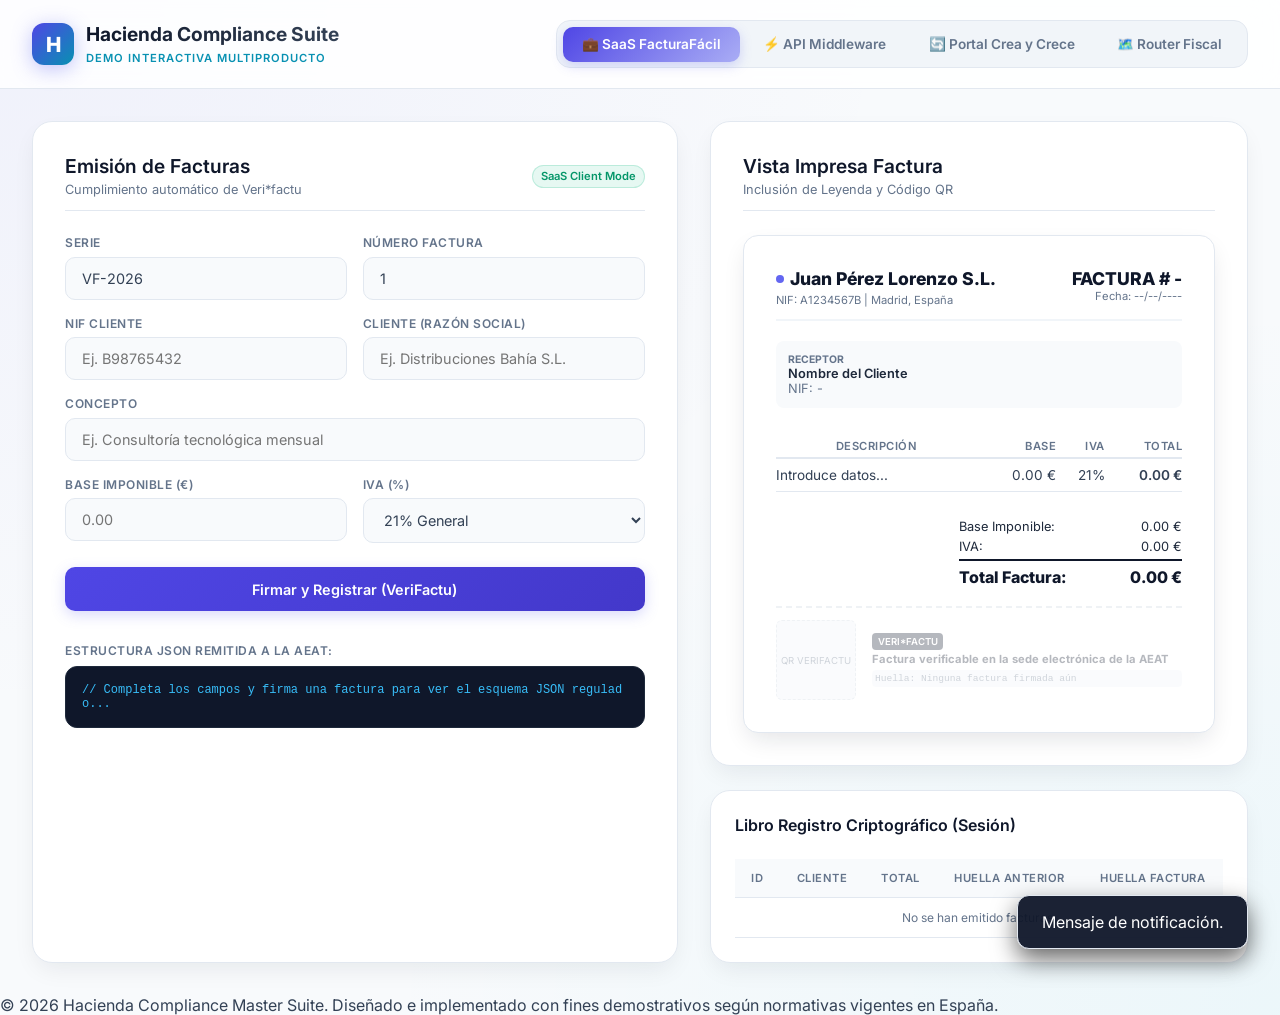
==== apps/compliance-suite/index.html @ 76d4358e "FacturaFácil v1.1 — demo comercial VeriFactu - Datos de demostración 100% sintéticos (cumplimiento R" ====
<!DOCTYPE html>
<html lang="es">
<head>
    <meta charset="UTF-8">
    <meta name="viewport" content="width=device-width, initial-scale=1.0">
    <title>Hacienda Compliance Hub - Demo Suite Multiproducto</title>
    <!-- Google Fonts: Inter -->
    <link rel="preconnect" href="https://fonts.googleapis.com">
    <link rel="preconnect" href="https://fonts.gstatic.com" crossorigin>
    <link href="https://fonts.googleapis.com/css2?family=Inter:wght@300;400;500;600;700;800&display=swap" rel="stylesheet">
    <link rel="stylesheet" href="styles.css">
</head>
<body>

    <header>
        <div class="logo-area">
            <div class="logo-icon">H</div>
            <div class="logo-text">
                <h1>Hacienda Compliance Suite</h1>
                <span>Demo Interactiva Multiproducto</span>
            </div>
        </div>

        <nav class="nav-tabs">
            <button class="nav-tab-btn active" onclick="switchTab('tab-saas')">💼 SaaS FacturaFácil</button>
            <button class="nav-tab-btn" onclick="switchTab('tab-api')">⚡ API Middleware</button>
            <button class="nav-tab-btn" onclick="switchTab('tab-b2b')">🔄 Portal Crea y Crece</button>
            <button class="nav-tab-btn" onclick="switchTab('tab-router')">🗺️ Router Fiscal</button>
        </nav>
    </header>

    <main>

        <!-- ========================================== -->
        <!-- TAB 1: SAAS FACTURAFÁCIL (VERIFACTU)       -->
        <!-- ========================================== -->
        <div id="tab-saas" class="tab-content active">
            <!-- Form Panel -->
            <div class="glass-panel">
                <div class="panel-header">
                    <div>
                        <h2 class="panel-title">Emisión de Facturas</h2>
                        <span class="panel-subtitle">Cumplimiento automático de Veri*factu</span>
                    </div>
                    <span class="badge badge-success">SaaS Client Mode</span>
                </div>

                <form onsubmit="event.preventDefault(); p1_emitirFactura();">
                    <div class="form-grid">
                        <div class="form-group">
                            <label>Serie</label>
                            <input type="text" id="p1-serie" value="VF-2026" required>
                        </div>
                        <div class="form-group">
                            <label>Número Factura</label>
                            <input type="number" id="p1-numero" value="1" readonly required>
                        </div>
                        <div class="form-group">
                            <label>NIF Cliente</label>
                            <input type="text" id="p1-cli-nif" placeholder="Ej. B98765432" required>
                        </div>
                        <div class="form-group">
                            <label>Cliente (Razón Social)</label>
                            <input type="text" id="p1-cli-name" placeholder="Ej. Distribuciones Bahía S.L." required>
                        </div>
                        <div class="form-group full-width">
                            <label>Concepto</label>
                            <input type="text" id="p1-concepto" placeholder="Ej. Consultoría tecnológica mensual" required>
                        </div>
                        <div class="form-group">
                            <label>Base Imponible (€)</label>
                            <input type="number" step="0.01" id="p1-base" placeholder="0.00" oninput="p1_calcular()" required>
                        </div>
                        <div class="form-group">
                            <label>IVA (%)</label>
                            <select id="p1-iva" onchange="p1_calcular()">
                                <option value="21">21% General</option>
                                <option value="10">10% Reducido</option>
                                <option value="4">4% Superreducido</option>
                            </select>
                        </div>
                    </div>

                    <button type="submit" class="btn" style="width:100%; margin-top:1.5rem;">
                        Firmar y Registrar (VeriFactu)
                    </button>
                </form>

                <div class="flex-col" style="gap:0.5rem; margin-top:0.5rem;">
                    <label>Estructura JSON remitida a la AEAT:</label>
                    <div class="console" id="p1-console">// Completa los campos y firma una factura para ver el esquema JSON regulado...</div>
                </div>
            </div>

            <!-- Preview Panel -->
            <div class="flex-col">
                <div class="glass-panel">
                    <div class="panel-header">
                        <div>
                            <h2 class="panel-title">Vista Impresa Factura</h2>
                            <span class="panel-subtitle">Inclusión de Leyenda y Código QR</span>
                        </div>
                    </div>

                    <div class="invoice-card">
                        <div class="invoice-card-header">
                            <div>
                                <div class="invoice-card-logo"><div style="width:8px; height:8px; background:#6366f1; border-radius:50%;"></div>Juan Pérez Lorenzo S.L.</div>
                                <div style="font-size:0.7rem; color:#64748b; margin-top:0.25rem;">NIF: A1234567B | Madrid, España</div>
                            </div>
                            <div class="text-right">
                                <h3 style="font-weight:800; font-size:1.1rem; color:#0f172a;" id="p1-view-num">FACTURA # -</h3>
                                <div style="font-size:0.7rem; color:#64748b;" id="p1-view-date">Fecha: --/--/----</div>
                            </div>
                        </div>

                        <div class="invoice-card-details">
                            <div>
                                <div style="font-weight:700; color:#64748b; font-size:0.65rem; text-transform:uppercase;">Receptor</div>
                                <div id="p1-view-cli-name" style="font-weight:600;">Nombre del Cliente</div>
                                <div id="p1-view-cli-nif" style="color:#64748b;">NIF: -</div>
                            </div>
                        </div>

                        <table style="width:100%; border-collapse:collapse; margin: 0.5rem 0;">
                            <thead>
                                <tr style="border-bottom: 2px solid #e2e8f0; color:#64748b;">
                                    <th style="background:transparent; color:#64748b; padding:0.25rem 0;">Descripción</th>
                                    <th class="text-right" style="background:transparent; color:#64748b; padding:0.25rem 0;">Base</th>
                                    <th class="text-right" style="background:transparent; color:#64748b; padding:0.25rem 0;">IVA</th>
                                    <th class="text-right" style="background:transparent; color:#64748b; padding:0.25rem 0;">Total</th>
                                </tr>
                            </thead>
                            <tbody>
                                <tr style="border-bottom:1px solid #f1f5f9;">
                                    <td id="p1-view-concepto" style="padding:0.5rem 0; color:#334155;">Introduce datos...</td>
                                    <td id="p1-view-base" class="text-right" style="padding:0.5rem 0; color:#334155;">0.00 €</td>
                                    <td id="p1-view-iva" class="text-right" style="padding:0.5rem 0; color:#334155;">21%</td>
                                    <td id="p1-view-total" class="text-right" style="padding:0.5rem 0; font-weight:600; color:#334155;">0.00 €</td>
                                </tr>
                            </tbody>
                        </table>

                        <div class="invoice-totals">
                            <div class="total-row"><span>Base Imponible:</span><span id="p1-tot-base">0.00 €</span></div>
                            <div class="total-row"><span>IVA:</span><span id="p1-tot-iva">0.00 €</span></div>
                            <div class="total-row grand-total"><span>Total Factura:</span><span id="p1-tot-grand">0.00 €</span></div>
                        </div>

                        <!-- Verifactu QR -->
                        <div class="verifactu-block" id="p1-verifactu-block" style="opacity: 0.3;">
                            <div class="qr-placeholder" id="p1-qr">QR VERIFACTU</div>
                            <div>
                                <span class="badge" style="background:#0f172a; color:white; border-radius:4px; font-size:0.6rem; padding:0.1rem 0.3rem;">VERI*FACTU</span>
                                <div style="font-weight:700; font-size:0.7rem; color:#0f172a; margin-top:0.15rem;">Factura verificable en la sede electrónica de la AEAT</div>
                                <div style="font-family:monospace; font-size:0.6rem; color:#64748b; background:#f1f5f9; padding:0.2rem; border-radius:4px; margin-top:0.25rem; word-break:break-all;" id="p1-view-hash">Huella: Ninguna factura firmada aún</div>
                            </div>
                        </div>
                    </div>
                </div>

                <div class="glass-panel" style="padding:1.5rem;">
                    <div class="panel-title" style="font-size:1rem; border:none; padding:0;">Libro Registro Criptográfico (Sesión)</div>
                    <div class="table-container">
                        <table>
                            <thead>
                                <tr>
                                    <th>ID</th>
                                    <th>Cliente</th>
                                    <th>Total</th>
                                    <th>Huella Anterior</th>
                                    <th>Huella Factura</th>
                                </tr>
                            </thead>
                            <tbody id="p1-ledger">
                                <tr><td colspan="5" style="text-align:center; color:var(--text-muted); font-size:0.75rem;">No se han emitido facturas.</td></tr>
                            </tbody>
                        </table>
                    </div>
                </div>
            </div>
        </div>

        <!-- ========================================== -->
        <!-- TAB 2: API MIDDLEWARE (PLAYGROUND)         -->
        <!-- ========================================== -->
        <div id="tab-api" class="tab-content">
            <!-- API Request -->
            <div class="glass-panel">
                <div class="panel-header">
                    <div>
                        <h2 class="panel-title">API Playground para ERPs</h2>
                        <span class="panel-subtitle">Simulación de integración por JSON Web API</span>
                    </div>
                    <span class="badge badge-info">Developer API Endpoint</span>
                </div>

                <div class="flex-col" style="gap:0.75rem;">
                    <div style="display:flex; align-items:center; gap:0.5rem; background:#0f172a; padding:0.75rem; border-radius:8px; border:1px solid #1e293b;">
                        <span style="background:var(--success); color:white; font-weight:800; font-size:0.7rem; padding:0.25rem 0.5rem; border-radius:4px;">POST</span>
                        <span style="font-family:monospace; font-size:0.8rem; font-weight:600; color:white;">https://api.verifactulink.es/v1/facturas</span>
                    </div>

                    <div class="form-group">
                        <label>Headers (Simulados)</label>
                        <textarea id="p2-headers" style="font-family:monospace; font-size:0.75rem; min-height:60px;" readonly>
Content-Type: application/json
Authorization: Bearer key_lorenzo_corp_2026_test
X-Emisor-NIF: A1234567B</textarea>
                    </div>

                    <div class="form-group">
                        <label>Cuerpo de la Petición (Factura JSON enviada por ERP)</label>
                        <textarea id="p2-body" style="font-family:monospace; font-size:0.75rem; min-height:180px; color:#0f172a;">{
  "serie": "ERP-B",
  "numero": 105,
  "fecha": "2026-06-04",
  "cliente_nif": "B87654321",
  "cliente_razon_social": "Suministros Lorenzo S.A.",
  "base_imponible": 850.00,
  "tipo_iva": 21.00,
  "concepto": "Licencias de software de base de datos"
}</textarea>
                    </div>

                    <button class="btn btn-cyan" onclick="p2_enviarAPI()" style="width:100%;">
                        Ejecutar POST /v1/facturas
                    </button>
                </div>
            </div>

            <!-- API Response -->
            <div class="glass-panel">
                <div class="panel-header">
                    <div>
                        <h2 class="panel-title">Respuesta del Middleware</h2>
                        <span class="panel-subtitle">JSON firmado y verificado para la AEAT</span>
                    </div>
                </div>

                <div class="flex-col" style="gap:1rem;">
                    <div class="form-group">
                        <label>Código de Respuesta HTTP</label>
                        <div id="p2-status" style="font-family:monospace; font-weight:700; font-size:0.85rem; color:var(--text-muted);">Sin ejecutar petición...</div>
                    </div>
                    
                    <div class="form-group">
                        <label>Cuerpo de Respuesta (JSON Middleware)</label>
                        <div class="console" id="p2-console" style="min-height:240px; color:#38bdf8;">// Haz clic en "Ejecutar POST" para realizar la llamada al middleware...</div>
                    </div>

                    <div class="form-group">
                        <label>Código QR de Hacienda devuelto por API:</label>
                        <div style="background:#f8fafc; border:1px dashed var(--border-color); border-radius:12px; height:120px; display:flex; align-items:center; justify-content:center;" id="p2-qr-container">
                            <span style="font-size:0.8rem; color:var(--text-muted);">Esperando llamada...</span>
                        </div>
                    </div>
                </div>
            </div>
        </div>

        <!-- ========================================== -->
        <!-- TAB 3: PORTAL CREA Y CRECE (B2B)           -->
        <!-- ========================================== -->
        <div id="tab-b2b" class="tab-content">
            <!-- B2B Invoices Ledger -->
            <div class="glass-panel">
                <div class="panel-header">
                    <div>
                        <h2 class="panel-title">Facturas B2B e Intercambio</h2>
                        <span class="panel-subtitle">Cumplimiento de la Ley Crea y Crece (Formatos y Estados)</span>
                    </div>
                    <span class="badge badge-warning">Crea y Crece B2B Portal</span>
                </div>

                <div class="flex-col" style="gap:1rem;">
                    <div class="b2b-invoice-list" id="p3-list">
                        <!-- Items cargados dinámicamente -->
                    </div>

                    <div style="border-top: 1px solid var(--border-color); padding-top: 1rem;">
                        <h4 style="font-size:0.8rem; color:var(--text-muted); text-transform:uppercase; margin-bottom:0.5rem;">Generador Rápido de Factura B2B</h4>
                        <div class="grid-2col">
                            <input type="text" id="p3-cli" value="Bahía Frutas S.L.">
                            <input type="number" id="p3-base" value="1200.00" step="0.01">
                        </div>
                        <button class="btn btn-teal" style="width:100%; margin-top:0.75rem; font-size:0.8rem; padding:0.6rem;" onclick="p3_generarB2B()">
                            Generar XML Facturae e Insertar
                        </button>
                    </div>
                </div>
            </div>

            <!-- PSD2 Bank Feed Simulation -->
            <div class="flex-col">
                <div class="glass-panel">
                    <div class="panel-header">
                        <div>
                            <h2 class="panel-title">Simulador de Conciliación PSD2</h2>
                            <span class="panel-subtitle">Conexión Bancaria para auto-reporte de fecha de pago</span>
                        </div>
                    </div>

                    <p style="font-size:0.8rem; color:var(--text-muted);">
                        La ley exige que indiques el estado de cobro/pago. Esta sección simula la importación automática de transferencias bancarias mediante APIs de Open Banking (PSD2).
                    </p>

                    <div class="flex-col" style="gap:0.75rem;">
                        <div class="bank-feed-item">
                            <div>
                                <div style="font-size:0.85rem; font-weight:700; color:var(--dark-slate);">Transferencia Recibida</div>
                                <div style="font-size:0.7rem; color:var(--text-muted);">Remitente: Distribuciones Bahía S.L.</div>
                            </div>
                            <div style="text-align:right;">
                                <div style="font-size:0.9rem; font-weight:800; color:var(--success);">+1.452,00 €</div>
                                <button class="btn" style="font-size:0.7rem; padding:0.3rem 0.6rem; margin-top:0.25rem; border-radius:6px;" onclick="p3_conciliar(1, 1452)">Conciliar PSD2</button>
                            </div>
                        </div>

                        <div class="bank-feed-item">
                            <div>
                                <div style="font-size:0.85rem; font-weight:700; color:var(--dark-slate);">Transferencia Recibida</div>
                                <div style="font-size:0.7rem; color:var(--text-muted);">Remitente: Bahía Frutas S.L.</div>
                            </div>
                            <div style="text-align:right;">
                                <div style="font-size:0.9rem; font-weight:800; color:var(--success);">+1.452,00 €</div>
                                <button class="btn" style="font-size:0.7rem; padding:0.3rem 0.6rem; margin-top:0.25rem; border-radius:6px;" onclick="p3_conciliar(3, 1452)">Conciliar PSD2</button>
                            </div>
                        </div>
                    </div>
                </div>

                <div class="glass-panel" style="padding:1.5rem;">
                    <div class="panel-title" style="font-size:1rem; border:none; padding:0;">Formato Estructurado Oficial XML (Facturae)</div>
                    <div class="console" id="p3-xml-console" style="font-size:0.7rem; height:180px; color:#a7f3d0;">// Selecciona una factura B2B para inspeccionar su estructura de XML estructurado...</div>
                </div>
            </div>
        </div>

        <!-- ========================================== -->
        <!-- TAB 4: ROUTER FISCAL MULTITERRITORIAL     -->
        <!-- ========================================== -->
        <div id="tab-router" class="tab-content">
            <!-- Router configuration -->
            <div class="glass-panel">
                <div class="panel-header">
                    <div>
                        <h2 class="panel-title">Mapeador Fiscal Inteligente</h2>
                        <span class="panel-subtitle">Enrutador inteligente según zona geográfica y volumen de ventas</span>
                    </div>
                </div>

                <form onsubmit="event.preventDefault(); p4_enrutamiento();" class="flex-col" style="gap:1.25rem;">
                    <div class="form-grid">
                        <div class="form-group">
                            <label>Provincia Emisor</label>
                            <select id="p4-provincia">
                                <option value="MADRID">Madrid (Comunidad de Madrid)</option>
                                <option value="BIZKAIA">Vizcaya / Bizkaia (País Vasco)</option>
                                <option value="GIPUZKOA">Guipúzcoa / Gipuzkoa (País Vasco)</option>
                                <option value="ALAVA">Álava / Araba (País Vasco)</option>
                                <option value="BARCELONA">Barcelona (Cataluña)</option>
                            </select>
                        </div>
                        <div class="form-group">
                            <label>Código Postal</label>
                            <input type="text" id="p4-cp" value="28001" placeholder="Ej. 48001 para Bilbao">
                        </div>
                        <div class="form-group full-width" style="flex-direction:row; justify-content:space-between; align-items:center; background:#f8fafc; padding:0.75rem 1rem; border-radius:10px; border:1px solid var(--border-color);">
                            <div>
                                <label style="display:block; margin-bottom:0.1rem;">¿Obligado a declarar el SII?</label>
                                <span style="font-size:0.7rem; color:var(--text-muted);">Empresas con facturación > 6M€ anuales</span>
                            </div>
                            <input type="checkbox" id="p4-sii" style="width:20px; height:20px; cursor:pointer;">
                        </div>
                    </div>

                    <button type="submit" class="btn btn-cyan" style="width:100%;">
                        Calcular Ruta Tributaria y Destino
                    </button>
                </form>
            </div>

            <!-- Routing flow representation -->
            <div class="glass-panel">
                <div class="panel-header">
                    <div>
                        <h2 class="panel-title">Resultados del Enrutador</h2>
                        <span class="panel-subtitle">Destino del registro y envoltura de envío</span>
                    </div>
                </div>

                <div class="flex-col" style="gap:1rem;">
                    <div class="grid-2col" style="gap:1rem;">
                        <div class="routing-node" id="node-verifactu">
                            <h4 style="font-size:0.85rem; font-weight:700;">AEAT Veri*factu</h4>
                            <span style="font-size:0.65rem; color:var(--text-muted);">General España (JSON/HTTPS)</span>
                        </div>
                        <div class="routing-node" id="node-sii">
                            <h4 style="font-size:0.85rem; font-weight:700;">AEAT SII</h4>
                            <span style="font-size:0.65rem; color:var(--text-muted);">Grandes Empresas (SOAP/XML)</span>
                        </div>
                        <div class="routing-node" id="node-tbai-biz">
                            <h4 style="font-size:0.85rem; font-weight:700;">TicketBAI Bizkaia</h4>
                            <span style="font-size:0.65rem; color:var(--text-muted);">Diputación de Vizcaya (LROE)</span>
                        </div>
                        <div class="routing-node" id="node-tbai-gip">
                            <h4 style="font-size:0.85rem; font-weight:700;">TicketBAI Gipuzkoa</h4>
                            <span style="font-size:0.65rem; color:var(--text-muted);">Diputación de Guipúzcoa (AS4/XML)</span>
                        </div>
                    </div>

                    <div class="form-group">
                        <label>Diagnóstico de Enrutamiento</label>
                        <div id="p4-diagnostic" style="font-size:0.8rem; background:#f1f5f9; padding:0.75rem; border-radius:8px; border:1px solid var(--border-color); color:var(--text-color);">
                            Esperando cálculo de enrutamiento...
                        </div>
                    </div>

                    <div class="form-group">
                        <label>Endpoint Destino Requerido</label>
                        <div id="p4-endpoint" style="font-family:monospace; font-size:0.75rem; background:#0f172a; padding:0.5rem; border-radius:6px; color:#38bdf8;">
                            --
                        </div>
                    </div>
                </div>
            </div>
        </div>

    </main>

    <div class="notification" id="toast">
        <span id="toast-message">Mensaje de notificación.</span>
    </div>

    <footer>
        <p>&copy; 2026 Hacienda Compliance Master Suite. Diseñado e implementado con fines demostrativos según normativas vigentes en España.</p>
    </footer>

    <script src="app.js" defer></script>
</body>
</html>
---- apps/compliance-suite/styles.css ----
:root {
            --bg-color: #f8fafc;
            --panel-bg: #ffffff;
            --border-color: #e2e8f0;
            --text-color: #334155;
            --text-muted: #64748b;
            --dark-slate: #0f172a;
            --primary: #4f46e5;
            --primary-hover: #4338ca;
            --accent-cyan: #0891b2;
            --accent-teal: #0d9488;
            --success: #059669;
            --warning: #d97706;
            --error: #e11d48;
            --glass-shadow: 0 10px 25px -5px rgba(15, 23, 42, 0.08);
        }

        * {
            margin: 0;
            padding: 0;
            box-sizing: border-box;
            font-family: 'Inter', sans-serif;
        }

        body {
            background-color: var(--bg-color);
            background-image:
                radial-gradient(at 0% 0%, rgba(79, 70, 229, 0.05) 0px, transparent 50%),
                radial-gradient(at 100% 100%, rgba(6, 182, 212, 0.05) 0px, transparent 50%);
            color: var(--text-color);
            min-height: 100vh;
            display: flex;
            flex-direction: column;
            overflow-x: hidden;
        }

        /* Top Bar */
        header {
            padding: 1.25rem 2rem;
            display: flex;
            justify-content: space-between;
            align-items: center;
            border-bottom: 1px solid var(--border-color);
            background: rgba(255, 255, 255, 0.85);
            backdrop-filter: blur(16px);
            position: sticky;
            top: 0;
            z-index: 100;
        }

        .logo-area {
            display: flex;
            align-items: center;
            gap: 0.75rem;
        }

        .logo-icon {
            width: 42px;
            height: 42px;
            background: linear-gradient(135deg, var(--primary), var(--accent-cyan));
            border-radius: 12px;
            display: flex;
            align-items: center;
            justify-content: center;
            font-weight: 800;
            font-size: 1.3rem;
            color: white;
            box-shadow: 0 4px 20px rgba(99, 102, 241, 0.4);
        }

        .logo-text h1 {
            font-size: 1.2rem;
            font-weight: 700;
            background: linear-gradient(to right, #0f172a, #334155);
            -webkit-background-clip: text;
            -webkit-text-fill-color: transparent;
        }

        .logo-text span {
            font-size: 0.7rem;
            color: var(--accent-cyan);
            font-weight: 600;
            text-transform: uppercase;
            letter-spacing: 1px;
        }

        /* Navigation Hub Tabs */
        .nav-tabs {
            display: flex;
            background: #f1f5f9;
            border: 1px solid var(--border-color);
            padding: 0.35rem;
            border-radius: 14px;
            gap: 0.25rem;
        }

        .nav-tab-btn {
            background: transparent;
            border: none;
            color: var(--text-muted);
            padding: 0.6rem 1.2rem;
            border-radius: 10px;
            font-size: 0.85rem;
            font-weight: 600;
            cursor: pointer;
            display: flex;
            align-items: center;
            gap: 0.5rem;
            transition: all 0.3s ease;
        }

        .nav-tab-btn:hover {
            color: var(--dark-slate);
            background: rgba(15, 23, 42, 0.04);
        }

        .nav-tab-btn.active {
            background: linear-gradient(135deg, var(--primary), rgba(99, 102, 241, 0.5));
            color: white;
            box-shadow: 0 4px 12px rgba(99, 102, 241, 0.25);
        }

        /* Main Workspace */
        main {
            flex: 1;
            max-width: 1400px;
            width: 100%;
            margin: 0 auto;
            padding: 2rem;
        }

        .tab-content {
            display: none;
            animation: fadeIn 0.4s ease-in-out forwards;
        }

        .tab-content.active {
            display: grid;
            grid-template-columns: 1.2fr 1fr;
            gap: 2rem;
        }

        @media (max-width: 1024px) {
            .tab-content.active {
                grid-template-columns: 1fr;
            }
        }

        @keyframes fadeIn {
            from { opacity: 0; transform: translateY(10px); }
            to { opacity: 1; transform: translateY(0); }
        }

        /* Common Glass Panels */
        .glass-panel {
            background: var(--panel-bg);
            border: 1px solid var(--border-color);
            border-radius: 20px;
            backdrop-filter: blur(16px);
            -webkit-backdrop-filter: blur(16px);
            box-shadow: var(--glass-shadow);
            padding: 2rem;
            display: flex;
            flex-direction: column;
            gap: 1.5rem;
            transition: border-color 0.3s ease;
        }

        .glass-panel:hover {
            border-color: rgba(99, 102, 241, 0.15);
        }

        .panel-header {
            border-bottom: 1px solid var(--border-color);
            padding-bottom: 0.75rem;
            display: flex;
            justify-content: space-between;
            align-items: center;
        }

        .panel-title {
            font-size: 1.2rem;
            font-weight: 600;
            color: var(--dark-slate);
            display: flex;
            align-items: center;
            gap: 0.5rem;
        }

        .panel-subtitle {
            font-size: 0.8rem;
            color: var(--text-muted);
            font-weight: 400;
        }

        /* Form Controls */
        .form-grid {
            display: grid;
            grid-template-columns: 1fr 1fr;
            gap: 1rem;
        }

        .form-group {
            display: flex;
            flex-direction: column;
            gap: 0.4rem;
        }

        .form-group.full-width {
            grid-column: span 2;
        }

        label {
            font-size: 0.75rem;
            font-weight: 600;
            color: var(--text-muted);
            text-transform: uppercase;
            letter-spacing: 0.5px;
        }

        input, select, textarea {
            background: #f8fafc;
            border: 1px solid var(--border-color);
            border-radius: 10px;
            padding: 0.75rem 1rem;
            color: var(--text-color);
            font-size: 0.9rem;
            outline: none;
            transition: all 0.3s ease;
        }

        input:focus, select:focus, textarea:focus {
            border-color: var(--primary);
            box-shadow: 0 0 0 3px rgba(79, 70, 229, 0.15);
            background: #ffffff;
        }

        .btn {
            background: linear-gradient(135deg, var(--primary), var(--primary-hover));
            color: white;
            border: none;
            border-radius: 10px;
            padding: 0.85rem 1.5rem;
            font-size: 0.9rem;
            font-weight: 600;
            cursor: pointer;
            transition: all 0.3s ease;
            display: flex;
            align-items: center;
            justify-content: center;
            gap: 0.5rem;
            box-shadow: 0 4px 14px rgba(99, 102, 241, 0.25);
        }

        .btn:hover {
            transform: translateY(-2px);
            box-shadow: 0 6px 18px rgba(99, 102, 241, 0.35);
        }

        .btn-cyan {
            background: linear-gradient(135deg, var(--accent-cyan), #0891b2);
            box-shadow: 0 4px 14px rgba(6, 182, 212, 0.25);
        }

        .btn-cyan:hover {
            box-shadow: 0 6px 18px rgba(6, 182, 212, 0.35);
        }

        .btn-teal {
            background: linear-gradient(135deg, var(--accent-teal), #0f766e);
            box-shadow: 0 4px 14px rgba(20, 184, 166, 0.25);
        }

        .btn-teal:hover {
            box-shadow: 0 6px 18px rgba(20, 184, 166, 0.35);
        }

        /* Tables */
        .table-container {
            overflow-x: auto;
            width: 100%;
        }

        table {
            width: 100%;
            border-collapse: collapse;
            font-size: 0.85rem;
        }

        th {
            background: #f8fafc;
            padding: 0.75rem 1rem;
            font-weight: 600;
            color: var(--text-muted);
            border-bottom: 1px solid var(--border-color);
            text-transform: uppercase;
            font-size: 0.7rem;
            letter-spacing: 0.5px;
        }

        td {
            padding: 0.75rem 1rem;
            border-bottom: 1px solid var(--border-color);
        }

        /* Invoice Preview (Light style) */
        .invoice-card {
            background: white;
            color: #1e293b;
            border-radius: 15px;
            padding: 2rem;
            box-shadow: 0 10px 25px -5px rgba(15, 23, 42, 0.12);
            border: 1px solid var(--border-color);
            display: flex;
            flex-direction: column;
            gap: 1.2rem;
            font-size: 0.8rem;
            position: relative;
        }

        .invoice-card-header {
            display: flex;
            justify-content: space-between;
            border-bottom: 2px solid #f1f5f9;
            padding-bottom: 0.75rem;
        }

        .invoice-card-logo {
            font-weight: 800;
            font-size: 1.1rem;
            color: #0f172a;
            display: flex;
            align-items: center;
            gap: 0.4rem;
        }

        .invoice-card-details {
            display: grid;
            grid-template-columns: 1fr 1fr;
            gap: 1rem;
            background: #f8fafc;
            padding: 0.75rem;
            border-radius: 8px;
        }

        .invoice-totals {
            margin-left: auto;
            width: 55%;
            display: flex;
            flex-direction: column;
            gap: 0.3rem;
        }

        .total-row {
            display: flex;
            justify-content: space-between;
        }

        .total-row.grand-total {
            border-top: 2px solid #0f172a;
            padding-top: 0.4rem;
            font-weight: 800;
            font-size: 1rem;
            color: #0f172a;
        }

        .verifactu-block {
            border-top: 2px dashed #cbd5e1;
            padding-top: 0.75rem;
            display: grid;
            grid-template-columns: auto 1fr;
            gap: 1rem;
            align-items: center;
        }

        .qr-placeholder {
            width: 80px;
            height: 80px;
            background-color: #f1f5f9;
            border: 1px dashed #cbd5e1;
            display: flex;
            align-items: center;
            justify-content: center;
            font-size: 0.6rem;
            color: #64748b;
            text-align: center;
            border-radius: 6px;
        }

        /* Consoles */
        .console {
            background: #0f172a;
            border: 1px solid #1e293b;
            border-radius: 12px;
            padding: 1rem;
            font-family: monospace;
            font-size: 0.75rem;
            color: #38bdf8;
            max-height: 250px;
            overflow-y: auto;
            white-space: pre-wrap;
            word-break: break-all;
        }

        /* Badges */
        .badge {
            font-size: 0.7rem;
            font-weight: 600;
            padding: 0.2rem 0.5rem;
            border-radius: 9999px;
            display: inline-flex;
            align-items: center;
            gap: 0.25rem;
            border: 1px solid transparent;
        }

        .badge-success {
            background: rgba(16, 185, 129, 0.1);
            border-color: rgba(16, 185, 129, 0.2);
            color: var(--success);
        }

        .badge-warning {
            background: rgba(245, 158, 11, 0.1);
            border-color: rgba(245, 158, 11, 0.2);
            color: var(--warning);
        }

        .badge-info {
            background: rgba(6, 182, 212, 0.1);
            border-color: rgba(6, 182, 212, 0.2);
            color: var(--accent-cyan);
        }

        /* Interactive list for B2B Portal */
        .b2b-invoice-list {
            display: flex;
            flex-direction: column;
            gap: 0.75rem;
        }

        .b2b-invoice-item {
            background: #f8fafc;
            border: 1px solid var(--border-color);
            border-radius: 12px;
            padding: 1rem;
            display: flex;
            justify-content: space-between;
            align-items: center;
            transition: all 0.3s;
        }

        .b2b-invoice-item:hover {
            background: #f1f5f9;
            border-color: rgba(79, 70, 229, 0.3);
        }

        .bank-feed-item {
            background: rgba(16, 185, 129, 0.03);
            border: 1px dashed rgba(16, 185, 129, 0.2);
            border-radius: 12px;
            padding: 0.75rem 1rem;
            display: flex;
            justify-content: space-between;
            align-items: center;
        }

        /* Routing indicator */
        .routing-node {
            border: 1px solid var(--border-color);
            border-radius: 12px;
            padding: 1rem;
            text-align: center;
            background: #f8fafc;
            transition: all 0.5s;
        }

        .routing-node.active {
            border-color: var(--accent-cyan);
            background: rgba(6, 182, 212, 0.08);
            box-shadow: 0 0 15px rgba(6, 182, 212, 0.2);
            transform: scale(1.02);
        }

        /* Toast notification */
        .notification {
            position: fixed;
            bottom: 2rem;
            right: 2rem;
            background: rgba(15, 23, 42, 0.95);
            border: 1px solid var(--border-color);
            color: white;
            padding: 1rem 1.5rem;
            border-radius: 12px;
            box-shadow: 0 10px 25px rgba(0,0,0,0.6);
            display: flex;
            align-items: center;
            gap: 0.75rem;
            z-index: 1000;
            transform: translateY(150%);
            transition: transform 0.4s cubic-bezier(0.175, 0.885, 0.32, 1.275);
        }

        .notification.show {
            transform: translateY(0);
        }

        /* Helper styles */
        .text-right { text-align: right; }
        .flex-row { display: flex; gap: 1rem; }
        .flex-col { display: flex; flex-direction: column; gap: 1.5rem; }
        .grid-2col { display: grid; grid-template-columns: 1fr 1fr; gap: 1rem; }
        .hash-code {
            font-family: monospace;
            font-size: 0.7rem;
            background: rgba(15, 23, 42, 0.05);
            padding: 0.15rem 0.3rem;
            border-radius: 4px;
            color: var(--text-muted);
            overflow: hidden;
            text-overflow: ellipsis;
            white-space: nowrap;
            display: inline-block;
            max-width: 120px;
        }
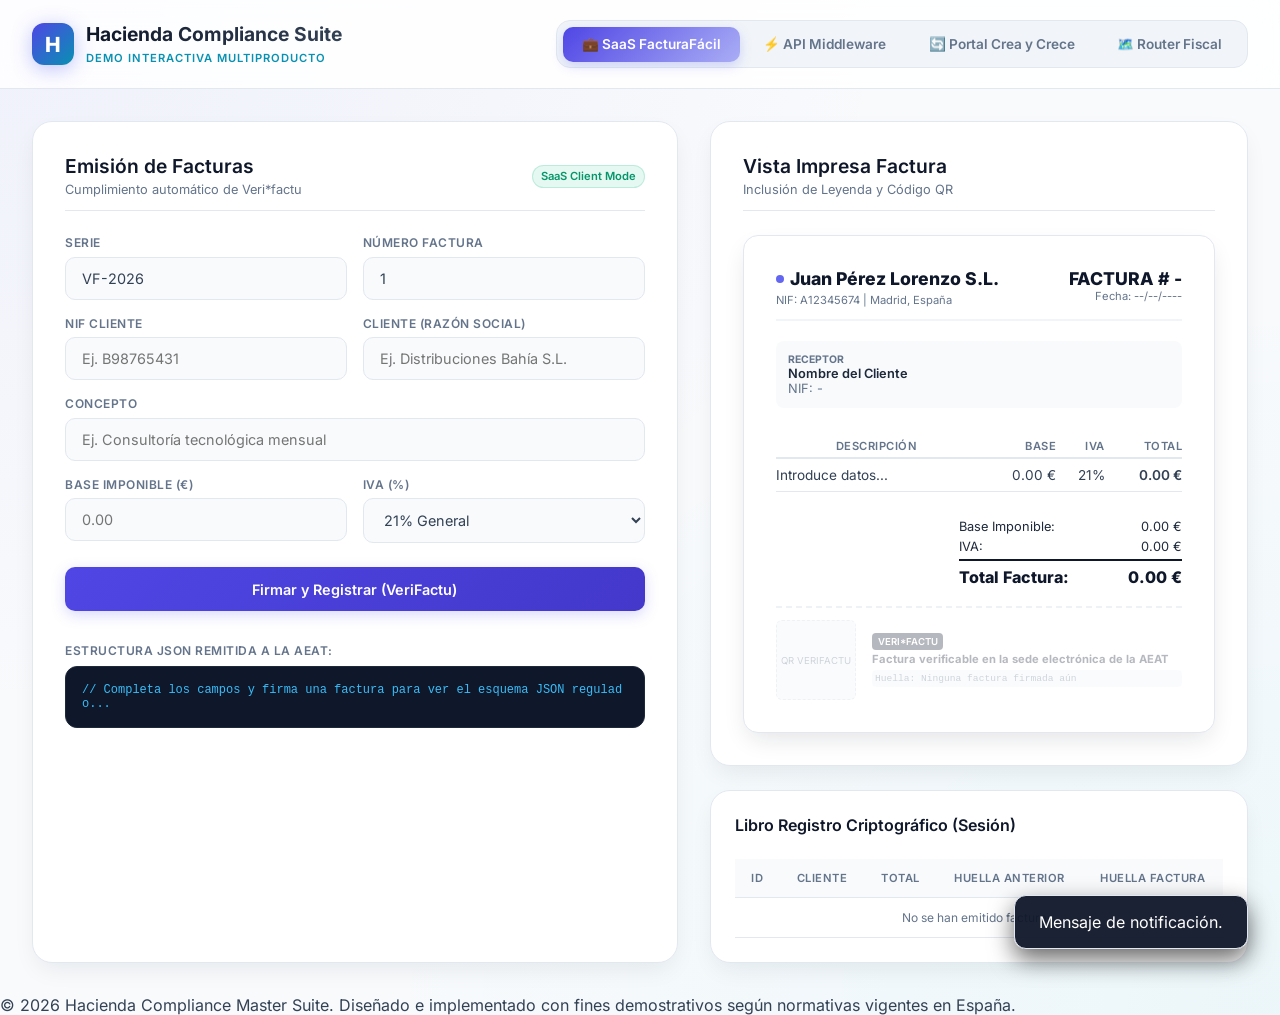
==== commit 7a177aac: "fix: remediación completa de auditoría — privacidad, XSS, QR local, legal, CI - Elimina email person" ====
--- a/apps/compliance-suite/index.html
+++ b/apps/compliance-suite/index.html
@@ -5,10 +5,9 @@
     <meta name="viewport" content="width=device-width, initial-scale=1.0">
     <title>Hacienda Compliance Hub - Demo Suite Multiproducto</title>
     <!-- Google Fonts: Inter -->
-    <link rel="preconnect" href="https://fonts.googleapis.com">
-    <link rel="preconnect" href="https://fonts.gstatic.com" crossorigin>
-    <link href="https://fonts.googleapis.com/css2?family=Inter:wght@300;400;500;600;700;800&display=swap" rel="stylesheet">
+            <link href="../../assets/fonts/inter.css" rel="stylesheet">
     <link rel="stylesheet" href="styles.css">
+    <script src="../../assets/js/qrcode.min.js"></script>
 </head>
 <body>
 
@@ -57,7 +56,7 @@
                         </div>
                         <div class="form-group">
                             <label>NIF Cliente</label>
-                            <input type="text" id="p1-cli-nif" placeholder="Ej. B98765432" required>
+                            <input type="text" id="p1-cli-nif" placeholder="Ej. B98765431" required>
                         </div>
                         <div class="form-group">
                             <label>Cliente (Razón Social)</label>
@@ -106,7 +105,7 @@
                         <div class="invoice-card-header">
                             <div>
                                 <div class="invoice-card-logo"><div style="width:8px; height:8px; background:#6366f1; border-radius:50%;"></div>Juan Pérez Lorenzo S.L.</div>
-                                <div style="font-size:0.7rem; color:#64748b; margin-top:0.25rem;">NIF: A1234567B | Madrid, España</div>
+                                <div style="font-size:0.7rem; color:#64748b; margin-top:0.25rem;">NIF: A12345674 | Madrid, España</div>
                             </div>
                             <div class="text-right">
                                 <h3 style="font-weight:800; font-size:1.1rem; color:#0f172a;" id="p1-view-num">FACTURA # -</h3>
@@ -206,7 +205,7 @@
                         <textarea id="p2-headers" style="font-family:monospace; font-size:0.75rem; min-height:60px;" readonly>
 Content-Type: application/json
 Authorization: Bearer key_lorenzo_corp_2026_test
-X-Emisor-NIF: A1234567B</textarea>
+X-Emisor-NIF: A12345674</textarea>
                     </div>
 
                     <div class="form-group">
@@ -215,7 +214,7 @@
   "serie": "ERP-B",
   "numero": 105,
   "fecha": "2026-06-04",
-  "cliente_nif": "B87654321",
+  "cliente_nif": "B87654323",
   "cliente_razon_social": "Suministros Lorenzo S.A.",
   "base_imponible": 850.00,
   "tipo_iva": 21.00,
--- a/assets/fonts/inter.css
+++ b/assets/fonts/inter.css
@@ -0,0 +1,48 @@
+@font-face {
+  font-family: 'Inter';
+  font-style: normal;
+  font-weight: 300;
+  font-display: swap;
+  src: url(inter-300-latin.woff2) format('woff2');
+  unicode-range: U+0000-00FF, U+0131, U+0152-0153, U+02BB-02BC, U+02C6, U+02DA, U+02DC, U+0304, U+0308, U+0329, U+2000-206F, U+20AC, U+2122, U+2191, U+2193, U+2212, U+2215, U+FEFF, U+FFFD;
+}
+@font-face {
+  font-family: 'Inter';
+  font-style: normal;
+  font-weight: 400;
+  font-display: swap;
+  src: url(inter-400-latin.woff2) format('woff2');
+  unicode-range: U+0000-00FF, U+0131, U+0152-0153, U+02BB-02BC, U+02C6, U+02DA, U+02DC, U+0304, U+0308, U+0329, U+2000-206F, U+20AC, U+2122, U+2191, U+2193, U+2212, U+2215, U+FEFF, U+FFFD;
+}
+@font-face {
+  font-family: 'Inter';
+  font-style: normal;
+  font-weight: 500;
+  font-display: swap;
+  src: url(inter-500-latin.woff2) format('woff2');
+  unicode-range: U+0000-00FF, U+0131, U+0152-0153, U+02BB-02BC, U+02C6, U+02DA, U+02DC, U+0304, U+0308, U+0329, U+2000-206F, U+20AC, U+2122, U+2191, U+2193, U+2212, U+2215, U+FEFF, U+FFFD;
+}
+@font-face {
+  font-family: 'Inter';
+  font-style: normal;
+  font-weight: 600;
+  font-display: swap;
+  src: url(inter-600-latin.woff2) format('woff2');
+  unicode-range: U+0000-00FF, U+0131, U+0152-0153, U+02BB-02BC, U+02C6, U+02DA, U+02DC, U+0304, U+0308, U+0329, U+2000-206F, U+20AC, U+2122, U+2191, U+2193, U+2212, U+2215, U+FEFF, U+FFFD;
+}
+@font-face {
+  font-family: 'Inter';
+  font-style: normal;
+  font-weight: 700;
+  font-display: swap;
+  src: url(inter-700-latin.woff2) format('woff2');
+  unicode-range: U+0000-00FF, U+0131, U+0152-0153, U+02BB-02BC, U+02C6, U+02DA, U+02DC, U+0304, U+0308, U+0329, U+2000-206F, U+20AC, U+2122, U+2191, U+2193, U+2212, U+2215, U+FEFF, U+FFFD;
+}
+@font-face {
+  font-family: 'Inter';
+  font-style: normal;
+  font-weight: 800;
+  font-display: swap;
+  src: url(inter-800-latin.woff2) format('woff2');
+  unicode-range: U+0000-00FF, U+0131, U+0152-0153, U+02BB-02BC, U+02C6, U+02DA, U+02DC, U+0304, U+0308, U+0329, U+2000-206F, U+20AC, U+2122, U+2191, U+2193, U+2212, U+2215, U+FEFF, U+FFFD;
+}
